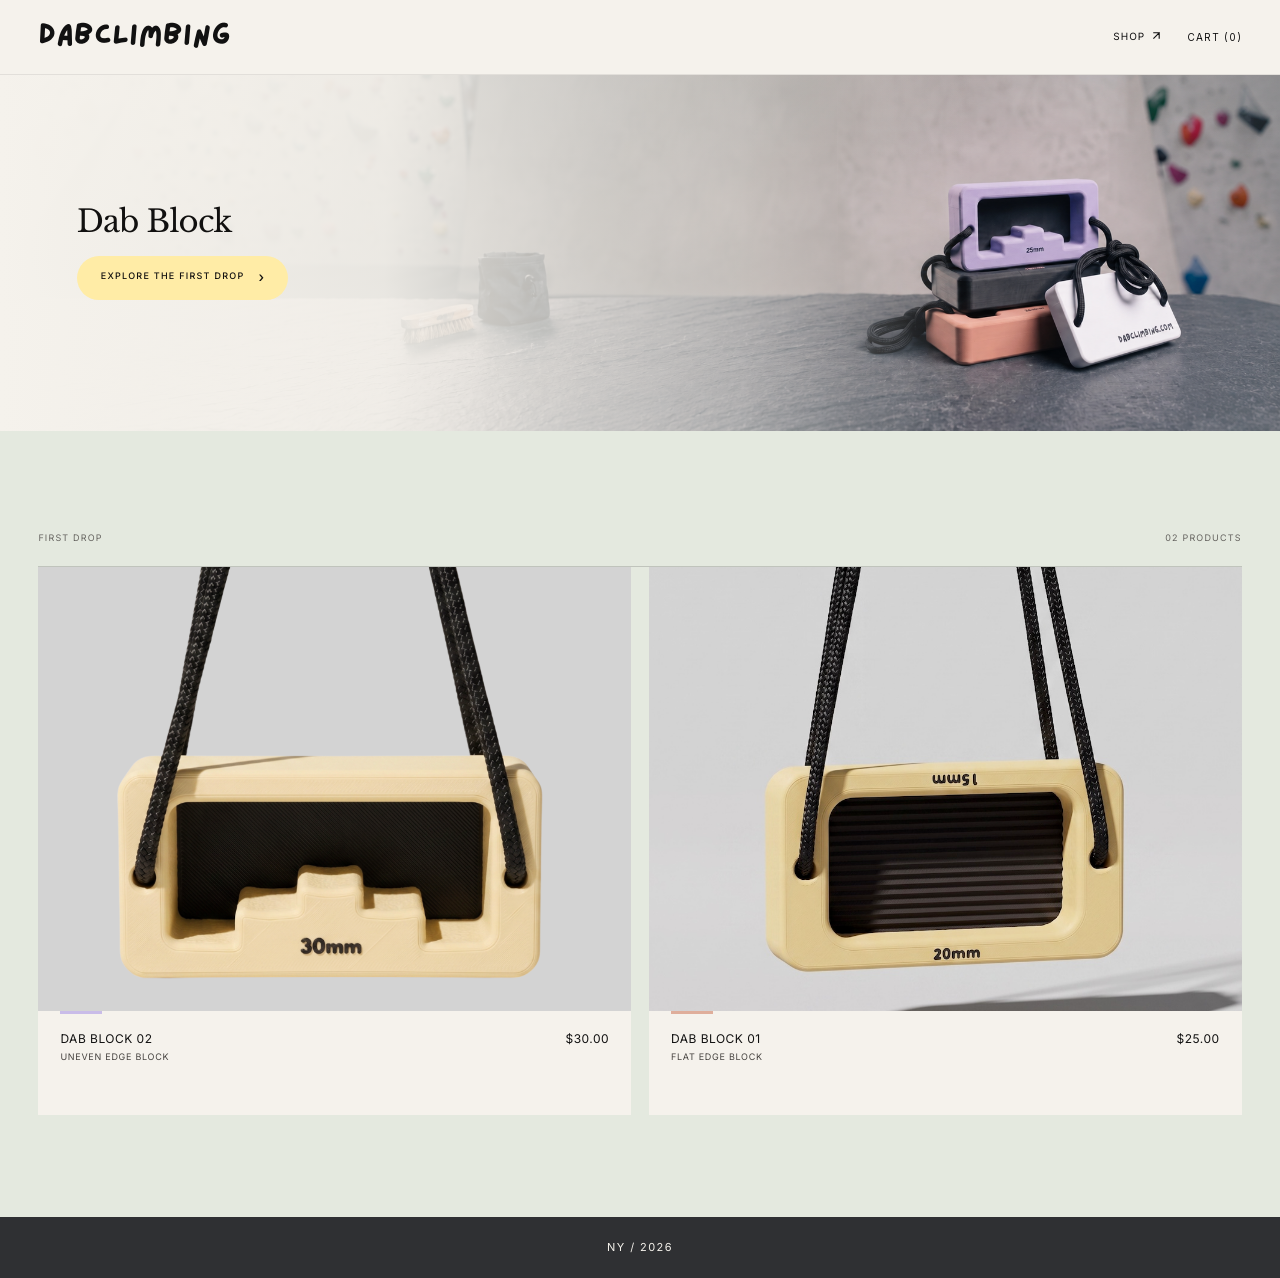
==== index.html @ 2a7f7b11 "Reduce mobile hero heading size" ====
<!doctype html>
<html lang="en">
<head>
  <meta charset="utf-8" />
  <meta name="viewport" content="width=device-width, initial-scale=1" />
  <meta name="theme-color" content="#f5f2ec" />
  <meta name="description" content="DAB makes considered climbing tools for warm-ups, training days, and the moments between attempts." />
  <title>DAB — Climbing, distilled.</title>
  <link rel="stylesheet" href="/assets/css/styles.css?v=20260905-3" />
</head>
<body class="store-page home-page">
  <main class="store-shell">
    <header class="header home-header">
      <a class="brand" href="/" aria-label="DAB home">
        <span class="brand-wordmark" aria-hidden="true">DABCLIMBING</span>
      </a>
      <nav class="home-nav" aria-label="Main navigation">
        <a href="#products">Shop <svg class="nav-arrow" aria-hidden="true" viewBox="0 0 10 10"><path d="M2 2h6v6M8 2 2 8" /></svg></a>
        <button class="cart-trigger" id="cart-trigger" type="button" aria-haspopup="dialog" aria-controls="cart-dialog">
          Cart <span aria-hidden="true">(0)</span><span class="sr-only">, 0 items</span>
        </button>
      </nav>
    </header>

    <section class="home-hero" aria-labelledby="home-hero-title">
      <img class="home-hero-image" src="/assets/images/dab-hero-gym-3x1.png" alt="A stack of DAB climbing blocks on a gym bench beside a chalk bag and brush" width="2172" height="724" fetchpriority="high" />
      <div class="home-hero-shade" aria-hidden="true"></div>

      <div class="home-hero-copy">
        <h1 id="home-hero-title">Dab Block</h1>
        <a href="#products">Explore the first drop <span aria-hidden="true">›</span></a>
      </div>
    </section>

    <section class="product-index" id="products" aria-label="First drop products">
      <header class="product-index-header">
        <p>First drop</p>
        <span>02 products</span>
      </header>
      <div class="product-list">
        <article class="product-card">
          <a class="product-card-image product-card-image--block-02" href="/buy/block-02/" aria-label="View DAB BLOCK 02">
            <img src="/assets/images/dab-block-02-main.png?v=20260904-02" alt="Cream and black DAB BLOCK 02 hanging from black cord" width="1439" height="1089" loading="lazy" />
          </a>
          <div class="product-card-meta">
            <div>
            <h3>DAB BLOCK 02</h3>
              <p>Uneven Edge Block</p>
            </div>
            <span>$30.00</span>
          </div>
        </article>
        <article class="product-card">
          <a class="product-card-image" href="/buy/block-01/" aria-label="View DAB BLOCK 01">
            <img src="/assets/images/dab-block-01-main.jpg?v=20260904" alt="Soft Lemon and Charcoal DAB BLOCK 01 hanging from black cord in a studio product view" width="986" height="878" loading="lazy" />
          </a>
          <div class="product-card-meta">
            <div>
            <h3>DAB BLOCK 01</h3>
              <p>Flat Edge Block</p>
            </div>
            <span>$25.00</span>
          </div>
        </article>
      </div>
    </section>

    <section class="buy-layout" id="product-page" hidden aria-labelledby="product-name">
      <div class="buy-media">
        <section class="product-gallery" id="product-gallery" aria-label="Dab Block product photos">
          <div class="gallery-frame">
            <img id="gallery-image" src="/assets/images/dab-block-02-main.png?v=20260904-02" alt="Cream and black Dab Block 02 hanging from black cord" width="1439" height="1089" />
          </div>
          <div class="gallery-thumbnails" id="gallery-thumbnails" aria-label="Choose a product photo"></div>
          <button class="media-mode-button media-mode-button--model" id="view-model" type="button">View 3D + customize</button>
          <div class="gallery-controls">
            <div class="gallery-navigation" aria-label="Product photo navigation">
              <button id="gallery-previous" type="button" aria-label="Previous photo">←</button>
              <span id="gallery-position" aria-live="polite">1 / 2</span>
              <button id="gallery-next" type="button" aria-label="Next photo">→</button>
            </div>
          </div>
        </section>
        <div class="model-stage" id="model-stage" aria-label="Interactive 3D model of Dab Block" hidden>
          <canvas id="model-canvas"></canvas>
          <div class="model-status" id="model-status" role="status" aria-live="polite">Loading model</div>
          <button class="media-mode-button media-mode-button--photos" id="view-photos" type="button">← Back to photos</button>
          <div class="model-tools">
            <section class="model-configurator" id="model-configurator" aria-label="Product finish editor">
              <div class="configurator-heading">
                <div>
                  <h2>Make it yours</h2>
                  <select class="configurator-kicker" id="configurator-size" aria-label="Choose block type">
                    <option>DAB BLOCK 02</option>
                  </select>
                </div>
              </div>
              <div class="finish-colors">
                <div class="finish-color finish-color--palette">
                  <span>Primary</span>
                  <span class="accent-control">
                    <span class="color-value" id="body-color-name">Black</span>
                    <span class="filament-picker">
                      <button class="filament-toggle" id="body-color-toggle" type="button" aria-label="Choose primary color" aria-expanded="false"><span class="filament-current" style="--swatch-color: #373431"></span></button>
                      <span class="filament-palette" id="body-color-palette" role="radiogroup" aria-label="Available primary colors" hidden></span>
                    </span>
                  </span>
                </div>
                <div class="finish-color finish-color--palette">
                  <span>Accent</span>
                  <span class="accent-control">
                    <span class="color-value" id="accent-color-name">Ivory</span>
                    <span class="filament-picker">
                      <button class="filament-toggle" id="accent-color-toggle" type="button" aria-label="Choose accent color" aria-expanded="false"><span class="filament-current" style="--swatch-color: #F1EEE7"></span></button>
                      <span class="filament-palette" id="accent-color-palette" role="radiogroup" aria-label="Available accent colors" hidden>
                    <label class="filament-swatch" title="Ivory"><input type="radio" name="accent-color" value="#F1EEE7" checked /><span style="--swatch-color: #F1EEE7"></span><span class="sr-only">ivory</span></label>
                    <label class="filament-swatch" title="Cream"><input type="radio" name="accent-color" value="#E8D5C5" /><span style="--swatch-color: #E8D5C5"></span><span class="sr-only">cream</span></label>
                    <label class="filament-swatch" title="Warm White"><input type="radio" name="accent-color" value="#D8D4CF" /><span style="--swatch-color: #D8D4CF"></span><span class="sr-only">warm white</span></label>
                    <label class="filament-swatch" title="Beige"><input type="radio" name="accent-color" value="#AAA59C" /><span style="--swatch-color: #AAA59C"></span><span class="sr-only">beige</span></label>
                    <label class="filament-swatch" title="Yellow"><input type="radio" name="accent-color" value="#F5DF19" /><span style="--swatch-color: #F5DF19"></span><span class="sr-only">yellow</span></label>
                    <label class="filament-swatch" title="Orange"><input type="radio" name="accent-color" value="#F46B1B" /><span style="--swatch-color: #F46B1B"></span><span class="sr-only">orange</span></label>
                    <label class="filament-swatch" title="Bright Green"><input type="radio" name="accent-color" value="#05BE67" /><span style="--swatch-color: #05BE67"></span><span class="sr-only">bright green</span></label>
                    <label class="filament-swatch" title="Forest Green"><input type="radio" name="accent-color" value="#147052" /><span style="--swatch-color: #147052"></span><span class="sr-only">forest green</span></label>
                    <label class="filament-swatch" title="Pink"><input type="radio" name="accent-color" value="#F34E77" /><span style="--swatch-color: #F34E77"></span><span class="sr-only">pink</span></label>
                    <label class="filament-swatch" title="Magenta"><input type="radio" name="accent-color" value="#D92C83" /><span style="--swatch-color: #D92C83"></span><span class="sr-only">magenta</span></label>
                    <label class="filament-swatch" title="Purple"><input type="radio" name="accent-color" value="#67489B" /><span style="--swatch-color: #67489B"></span><span class="sr-only">purple</span></label>
                    <label class="filament-swatch" title="Red"><input type="radio" name="accent-color" value="#E12929" /><span style="--swatch-color: #E12929"></span><span class="sr-only">red</span></label>
                    <label class="filament-swatch" title="Slate Gray"><input type="radio" name="accent-color" value="#66717D" /><span style="--swatch-color: #66717D"></span><span class="sr-only">slate gray</span></label>
                    <label class="filament-swatch" title="Black"><input type="radio" name="accent-color" value="#373431" /><span style="--swatch-color: #373431"></span><span class="sr-only">black</span></label>
                    <label class="filament-swatch" title="Blue"><input type="radio" name="accent-color" value="#1595D2" /><span style="--swatch-color: #1595D2"></span><span class="sr-only">blue</span></label>
                    <label class="filament-swatch" title="Royal Blue"><input type="radio" name="accent-color" value="#263E91" /><span style="--swatch-color: #263E91"></span><span class="sr-only">royal blue</span></label>
                    <label class="filament-swatch" title="Silver"><input type="radio" name="accent-color" value="#92928D" /><span style="--swatch-color: #92928D"></span><span class="sr-only">silver</span></label>
                    <label class="filament-swatch" title="Gold"><input type="radio" name="accent-color" value="#D49B42" /><span style="--swatch-color: #D49B42"></span><span class="sr-only">gold</span></label>
                    <label class="filament-swatch" title="Bronze"><input type="radio" name="accent-color" value="#745535" /><span style="--swatch-color: #745535"></span><span class="sr-only">bronze</span></label>
                    <label class="filament-swatch" title="Copper"><input type="radio" name="accent-color" value="#A94A2C" /><span style="--swatch-color: #A94A2C"></span><span class="sr-only">copper</span></label>
                    <label class="filament-swatch" title="Clay Pink"><input type="radio" name="accent-color" value="#AD7889" /><span style="--swatch-color: #AD7889"></span><span class="sr-only">clay pink</span></label>
                    <label class="filament-swatch" title="Lavender"><input type="radio" name="accent-color" value="#C9C9E7" /><span style="--swatch-color: #C9C9E7"></span><span class="sr-only">lavender</span></label>
                    <label class="filament-swatch" title="Soft Lemon"><input type="radio" name="accent-color" value="#FFE09A" /><span style="--swatch-color: #FFE09A"></span><span class="sr-only">soft lemon</span></label>
                    <label class="filament-swatch" title="Charcoal"><input type="radio" name="accent-color" value="#292929" /><span style="--swatch-color: #292929"></span><span class="sr-only">charcoal</span></label>
                      </span>
                    </span>
                  </span>
                </div>
              </div>
            </section>
          </div>
          <div class="model-view-controls" aria-label="3D view controls">
            <div class="zoom-controls" aria-label="Zoom controls">
              <button id="zoom-in" type="button" aria-label="Zoom in">+</button>
              <button id="zoom-out" type="button" aria-label="Zoom out">−</button>
            </div>
            <label class="spin-speed" for="spin-speed">
              <span>Spin</span>
              <input id="spin-speed" type="range" min="0" max="100" step="0.5" value="0.5" aria-label="Spin speed" />
            </label>
          </div>
        </div>
      </div>

      <div class="buy-details">
        <div class="buy-title-row">
          <h1 id="product-name">Dab Block</h1>
        </div>
        <fieldset class="variant-picker" id="variant-picker" hidden>
          <legend>Choose hold type</legend>
          <div class="variant-options" id="variant-options"></div>
          <p class="variant-pricing-note" id="variant-pricing-note" hidden>Custom pricing is confirmed after your customization details are reviewed and approved.</p>
        </fieldset>
        <fieldset class="edge-depth-picker product-color-picker" id="product-color-picker" hidden>
          <legend class="sr-only">Choose product colors</legend>
          <div class="edge-depth-options product-color-options">
            <label for="primary-color-select">
              <span>Primary color</span>
              <span class="color-select-control">
                <span class="color-select-swatch" id="primary-color-swatch" aria-hidden="true"></span>
                <select id="primary-color-select" name="primary-color"></select>
              </span>
            </label>
            <label for="accent-color-select">
              <span>Accent color</span>
              <span class="color-select-control">
                <span class="color-select-swatch" id="accent-color-swatch" aria-hidden="true"></span>
                <select id="accent-color-select" name="accent-color"></select>
              </span>
            </label>
          </div>
          <button class="color-3d-link" id="view-colors-3d" type="button">View colors in 3D <span aria-hidden="true">↗</span></button>
        </fieldset>
        <fieldset class="edge-depth-picker" id="edge-depth-picker" hidden>
          <legend class="sr-only">Choose edge depths</legend>
          <div class="edge-depth-options">
            <label for="edge-depth-1">
              <span>Edge depth 1</span>
              <select id="edge-depth-1" name="edge-depth-1"></select>
            </label>
            <label for="edge-depth-2">
              <span>Edge depth 2</span>
              <select id="edge-depth-2" name="edge-depth-2"></select>
            </label>
          </div>
        </fieldset>
        <dl class="product-specs" aria-label="Customization and product details">
          <div><dt>Rope</dt><dd>5 mm black nylon accessory cord</dd></div>
          <div><dt>Estimated max static load</dt><dd>100 kg / 220 lb*</dd></div>
        </dl>
        <p class="load-disclaimer">*Placeholder estimate pending physical testing. Not a certified load or life-safety rating.</p>
        <div class="buy-purchase">
          <dl class="buy-meta">
            <div>
              <dt>Shipping</dt>
              <dd id="product-shipping"></dd>
            </div>
            <div>
              <dt>Returns</dt>
              <dd id="product-returns"></dd>
            </div>
          </dl>
          <a class="buy-button" id="checkout-button" aria-disabled="true">
            <span>Coming soon</span>
            <span aria-hidden="true">↗</span>
          </a>
        </div>
      </div>
    </section>

    <footer class="footer">
      <div class="footer-meta">
        <span class="footer-edition">NY / 2026</span>
      </div>
    </footer>
  </main>

  <dialog class="cart-dialog" id="cart-dialog" aria-labelledby="cart-title">
    <div class="cart-dialog-header">
      <h2 id="cart-title">Cart <span aria-hidden="true">(0)</span></h2>
      <button class="cart-close" id="cart-close" type="button" aria-label="Close cart">Close</button>
    </div>
    <div class="cart-empty">
      <p>Your cart is empty.</p>
      <a href="#products" id="cart-shop-link">Shop the first drop <svg class="nav-arrow" aria-hidden="true" viewBox="0 0 10 10"><path d="M2 2h6v6M8 2 2 8" /></svg></a>
    </div>
  </dialog>

  <script src="/assets/js/cart.js?v=20260904-1" defer></script>
  <script type="importmap">
    {
      "imports": {
        "three": "https://cdn.jsdelivr.net/npm/three@0.165.0/build/three.module.js",
        "three/addons/": "https://cdn.jsdelivr.net/npm/three@0.165.0/examples/jsm/"
      }
    }
  </script>
</body>
</html>
---- assets/css/styles.css ----
@font-face {
  font-family: "Inter";
  src: url("/assets/fonts/Inter-Latin.woff2") format("woff2");
  font-style: normal;
  font-weight: 400 500;
  font-display: swap;
}

@font-face {
  font-family: "Instrument Sans";
  src: url("/assets/fonts/InstrumentSans-Medium.woff2") format("woff2");
  font-style: normal;
  font-weight: 500;
  font-display: swap;
}

@font-face {
  font-family: "Lazy Dog";
  src: url("/assets/fonts/Lazydog.otf") format("opentype");
  font-style: normal;
  font-weight: 400;
  font-display: swap;
}

@font-face {
  font-family: "Libre Baskerville";
  src: url("/assets/fonts/LibreBaskerville-Regular.ttf") format("truetype");
  font-style: normal;
  font-weight: 400;
  font-display: swap;
}

:root {
      --warm-white: #f5f2ec;
      --lavender: #c9bce8;
      --clay: #dfae9b;
      --graphite: #2f3033;
      --chalk: #e8e5df;
      --sage: #e4e9df;
      --soft-black: #111111;
      --paper: var(--warm-white);
      --ink: var(--soft-black);
      --soft: #65635f;
      --line: rgba(17, 17, 17, .17);
      --pad: clamp(20px, 3vw, 44px);
      --block-color: #000000;
    }

    * { box-sizing: border-box; }

    [hidden] { display: none !important; }

    html,
    body {
      width: 100%;
      height: 100%;
      overflow: hidden;
    }

    body {
      margin: 0;
      background: var(--paper);
      color: var(--ink);
      font-family: "Inter", Arial, Helvetica, sans-serif;
      -webkit-font-smoothing: antialiased;
      text-rendering: geometricPrecision;
    }

    ::selection {
      color: var(--soft-black);
      background: var(--lavender);
    }

    a { color: inherit; }

    .sr-only {
      position: absolute;
      width: 1px;
      height: 1px;
      padding: 0;
      margin: -1px;
      overflow: hidden;
      clip: rect(0, 0, 0, 0);
      white-space: nowrap;
      border: 0;
    }

    .site {
      width: 100%;
      height: 100vh;
      height: 100dvh;
      display: grid;
      grid-template-rows: auto minmax(0, 1fr) auto;
      overflow: hidden;
    }

    .header,
    .footer {
      display: flex;
      align-items: center;
      justify-content: space-between;
      gap: 24px;
      padding: 22px var(--pad);
      font-size: 11px;
      line-height: 1;
      text-transform: uppercase;
      letter-spacing: .13em;
    }

    .header {
      display: grid;
      grid-template-columns: minmax(0, 1fr) auto minmax(0, 1fr);
      border-bottom: 1px solid var(--line);
    }

    .header .brand {
      grid-column: 2;
      justify-self: center;
    }

    .header .header-meta {
      grid-column: 3;
      justify-self: end;
    }

    .brand {
      display: inline-flex;
      align-items: center;
      text-decoration: none;
    }

    .brand-wordmark {
      display: block;
      font-family: "Lazy Dog", "Comic Sans MS", cursive;
      font-size: clamp(24px, 2.8vw, 30px);
      font-weight: 400;
      line-height: 1;
      letter-spacing: .01em;
      white-space: nowrap;
    }

    .header-meta,
    .footer-meta {
      display: flex;
      align-items: center;
      gap: clamp(18px, 3vw, 42px);
      white-space: nowrap;
    }

    .status {
      display: inline-flex;
      align-items: center;
      gap: 8px;
    }

    .store-link {
      text-decoration: none;
    }

    .status::before {
      content: "";
      width: 7px;
      height: 7px;
      border-radius: 50%;
      background: var(--ink);
      animation: pulse 2.4s ease-in-out infinite;
    }

    @keyframes pulse {
      0%, 100% { opacity: 1; transform: scale(1); }
      50% { opacity: .25; transform: scale(.72); }
    }

    /* Image-led homepage hero */
    html:has(body.home-page) {
      height: auto;
      min-height: 100%;
      overflow-x: hidden;
      overflow-y: auto;
    }

    .home-page,
    .home-page .store-shell {
      height: auto;
      min-height: 100%;
      overflow-x: hidden;
      overflow-y: visible;
    }

    .home-page {
      scroll-behavior: smooth;
    }

    .home-page .store-shell {
      display: block;
    }

    .home-hero {
      position: relative;
      width: 100%;
      height: auto;
      min-height: 0;
      aspect-ratio: 18 / 5;
      overflow: hidden;
      color: #11100f;
      font-family: "Neue Montreal", "Inter", Arial, Helvetica, sans-serif;
      background: var(--chalk);
      isolation: isolate;
    }

    .home-hero-image,
    .home-hero-shade {
      position: absolute;
      inset: 0;
      width: 100%;
      height: 100%;
    }

    .home-hero-image {
      z-index: -2;
      left: 0;
      width: 100%;
      display: block;
      object-fit: cover;
      object-position: center center;
    }

    .home-hero-shade {
      z-index: -1;
      background:
        linear-gradient(90deg,
          rgba(245, 242, 236, 1) 0,
          rgba(245, 242, 236, .94) 30%,
          rgba(245, 242, 236, .52) 58%,
          transparent 76%),
        linear-gradient(180deg, rgba(255, 255, 255, .08) 0, transparent 24%);
      pointer-events: none;
    }

    .home-page .home-header,
    .product-page .home-header {
      position: sticky;
      z-index: 20;
      top: 0;
      display: flex;
      justify-content: flex-start;
      border: 0;
      border-bottom: 1px solid rgba(11, 11, 11, .08);
      background: rgba(245, 242, 236, .94);
      backdrop-filter: blur(14px);
    }

    .home-page .home-header .brand,
    .product-page .home-header .brand {
      flex: 0 0 auto;
    }

    .home-nav {
      display: flex;
      align-items: center;
      gap: clamp(16px, 2vw, 30px);
      margin-left: auto;
      font-size: 10px;
      letter-spacing: .1em;
      text-transform: uppercase;
    }

    .home-nav a,
    .home-nav button,
    .home-hero-copy a {
      text-decoration: none;
    }

    .nav-arrow {
      display: inline-block;
      width: 9px;
      height: 9px;
      margin-left: 3px;
      overflow: visible;
      vertical-align: -.05em;
      fill: none;
      stroke: currentColor;
      stroke-width: 1.25;
      stroke-linecap: square;
      stroke-linejoin: miter;
    }

    .nav-arrow--left {
      transform: scaleX(-1);
    }

    .home-nav a,
    .home-nav button {
      border-bottom: 1px solid transparent;
      transition: border-color .2s ease;
    }

    .home-nav a:hover,
    .home-nav a:focus-visible,
    .home-nav button:hover,
    .home-nav button:focus-visible {
      border-color: currentColor;
    }

    .cart-trigger,
    .cart-close {
      padding: 0;
      border: 0;
      border-radius: 0;
      color: inherit;
      background: transparent;
      font: inherit;
      letter-spacing: inherit;
      text-transform: inherit;
      cursor: pointer;
    }

    .cart-trigger {
      border-bottom: 1px solid transparent;
    }

    .cart-dialog {
      width: min(440px, 100%);
      max-width: none;
      height: 100%;
      max-height: none;
      margin: 0 0 0 auto;
      padding: 0;
      border: 0;
      color: var(--ink);
      background: var(--paper);
    }

    .cart-dialog[open] {
      display: grid;
      grid-template-rows: auto 1fr;
    }

    .cart-dialog::backdrop {
      background: rgba(11, 11, 11, .36);
    }

    .cart-dialog-header {
      display: flex;
      align-items: center;
      justify-content: space-between;
      padding: 22px var(--pad);
      border-bottom: 1px solid var(--line);
    }

    .cart-dialog-header h2,
    .cart-close,
    .cart-empty a {
      margin: 0;
      font-size: 10px;
      font-weight: 400;
      line-height: 1;
      letter-spacing: .1em;
      text-transform: uppercase;
    }

    .cart-close,
    .cart-empty a {
      border-bottom: 1px solid currentColor;
    }

    .cart-empty {
      display: flex;
      min-height: 0;
      flex-direction: column;
      align-items: center;
      justify-content: center;
      gap: 18px;
      padding: var(--pad);
      text-align: center;
    }

    .cart-empty p {
      margin: 0;
      font-family: "Libre Baskerville", Baskerville, Georgia, serif;
      font-size: clamp(22px, 3vw, 32px);
    }

    .cart-empty a {
      text-decoration: none;
    }

    .home-page .home-header .brand-wordmark,
    .product-page .home-header .brand-wordmark {
      font-size: clamp(24px, 2.8vw, 30px);
    }

    .home-hero-copy {
      position: absolute;
      z-index: 1;
      top: 50%;
      left: clamp(48px, 6vw, 96px);
      width: min(320px, calc(100% - clamp(96px, 12vw, 192px)));
      color: #11100f;
      transform: translateY(-50%);
    }

    .home-hero-copy p,
    .home-hero-copy a {
      margin: 0;
      font-size: 9px;
      line-height: 1.4;
      letter-spacing: .14em;
      text-transform: uppercase;
    }

    .home-hero-copy a {
      display: inline-flex;
      align-items: center;
      justify-content: center;
      gap: 14px;
      min-height: 44px;
      max-width: 100%;
      padding: 12px 24px;
      border-radius: 999px;
      background: #ffeca6;
      color: #11100f;
      font-weight: 500;
      transition: background-color .2s ease;
    }

    .home-hero-copy a:hover {
      background: #f7df8c;
    }

    .home-hero-copy a:focus-visible {
      outline: 2px solid #11100f;
      outline-offset: 4px;
    }

    .home-hero-copy a span {
      font-size: 14px;
      line-height: 1;
      letter-spacing: 0;
    }

    .home-hero-copy h1 {
      margin: 0 0 16px;
      font-family: "Libre Baskerville", Baskerville, Georgia, serif;
      font-size: clamp(26px, 2.4vw, 36px);
      font-weight: 400;
      line-height: 1.1;
      letter-spacing: -.025em;
      text-transform: none;
    }

    .product-index {
      scroll-margin-top: 96px;
      padding: clamp(64px, 8vw, 120px) var(--pad);
      background: var(--sage);
    }

    .product-index-header {
      display: grid;
      grid-template-columns: 1fr auto;
      align-items: end;
      padding-bottom: 20px;
      border-bottom: 1px solid var(--line);
    }

    .product-index-header p,
    .product-index-header span,
    .product-card-meta p {
      margin: 0;
      color: var(--soft);
      font-size: 9px;
      line-height: 1.4;
      letter-spacing: .13em;
      text-transform: uppercase;
    }

    .product-list {
      display: grid;
      grid-template-columns: repeat(2, minmax(0, 1fr));
      gap: clamp(12px, 1.4vw, 24px);
      background: transparent;
    }

    .product-card {
      min-width: 0;
      background: transparent;
    }

    .product-card-image {
      display: block;
      aspect-ratio: 4 / 3;
      overflow: hidden;
      background: var(--chalk);
    }

    .product-card-image--block-02 {
      /* Match the block width in the more tightly cropped BLOCK 01 photo. */
      --product-image-scale: 1.22;
    }

    .product-card-image img {
      width: 100%;
      height: 100%;
      display: block;
      object-fit: cover;
      transform: scale(var(--product-image-scale, 1));
      transition: transform .5s ease;
    }

    .product-card-image:hover img,
    .product-card-image:focus-visible img {
      transform: scale(calc(var(--product-image-scale, 1) * 1.015));
    }

    .product-card-image:focus-visible {
      outline: 2px solid var(--ink);
      outline-offset: -2px;
    }

    .product-card-meta {
      position: relative;
      display: flex;
      justify-content: space-between;
      gap: 24px;
      min-height: 104px;
      padding: 20px 22px 28px;
      border-top: 0;
      background: var(--warm-white);
    }

    .product-card-meta::before {
      content: "";
      position: absolute;
      top: 0;
      left: 22px;
      width: 42px;
      height: 3px;
      background: var(--lavender);
    }

    .product-card:nth-child(2) .product-card-meta::before {
      background: var(--clay);
    }

    .product-card + .product-card .product-card-meta {
      padding-left: 22px;
    }

    .product-card-meta h3,
    .product-card-meta > span {
      margin: 0;
      font-size: 12px;
      font-weight: 400;
      line-height: 1.35;
      letter-spacing: .04em;
    }

    .product-card-meta p {
      margin-top: 5px;
      color: #45423f;
      letter-spacing: .08em;
    }

    .home-page .buy-layout {
      min-height: 100vh;
      min-height: 100svh;
    }

    @media (max-width: 1200px) {
      .home-hero {
        aspect-ratio: 8 / 3;
      }

      .home-hero-image {
        object-position: right center;
      }
    }

    @media (max-width: 620px) {
      .product-index {
        scroll-margin-top: 68px;
      }

      .home-hero {
        max-height: none;
        aspect-ratio: 2 / 1;
      }

      .home-page .home-header .brand-wordmark,
      .product-page .home-header .brand-wordmark {
        font-size: 24px;
      }

      .home-hero-image {
        left: 0;
        width: 100%;
        object-position: right center;
      }

      .home-hero-shade {
        background:
          linear-gradient(90deg,
            rgba(245, 242, 236, 1) 0,
            rgba(245, 242, 236, .95) 38%,
            rgba(245, 242, 236, .58) 70%,
            transparent 84%),
          linear-gradient(0deg, rgba(245, 242, 236, .42) 0, transparent 48%);
      }

      .home-hero-copy {
        top: 48%;
        left: 28px;
        width: calc(100% - 56px);
      }

      .home-hero-copy h1 {
        font-size: 22px;
      }

      .product-index-header {
        grid-template-columns: 1fr;
      }

      .product-index-header span {
        margin-top: 12px;
      }

      .product-list {
        grid-template-columns: 1fr;
      }

      .product-card + .product-card .product-card-meta {
        padding-left: 22px;
      }
    }

    .social {
      text-decoration: none;
      border-bottom: 1px solid transparent;
      transition: border-color .2s ease;
    }

    .social:hover,
    .social:focus-visible { border-color: currentColor; }

    .hero {
      min-height: 0;
      height: 100%;
      display: grid;
      grid-template-columns: minmax(0, 1fr);
      overflow: hidden;
    }

    .hero-copy {
      min-width: 0;
      min-height: 0;
      height: 100%;
      display: flex;
      flex-direction: column;
      padding: 0 var(--pad) clamp(34px, 5vw, 72px);
      gap: clamp(24px, 4vh, 64px);
      overflow: hidden;
    }

    .model-shell {
      min-width: 0;
      min-height: 0;
      flex: 1 1 auto;
      display: flex;
      align-items: stretch;
    }

    .model-stage {
      position: relative;
      flex: 1 1 auto;
      width: 100vw;
      margin-left: calc(var(--pad) * -1);
      margin-right: calc(var(--pad) * -1);
      height: 100%;
      min-height: 220px;
      cursor: grab;
      overflow: hidden;
      border-bottom: 1px solid var(--line);
      background:
        linear-gradient(90deg, rgba(11, 11, 11, .05) 1px, transparent 1px) 0 0 / 64px 64px,
        linear-gradient(rgba(11, 11, 11, .05) 1px, transparent 1px) 0 0 / 64px 64px,
        var(--paper);
      touch-action: none;
    }

    .model-stage:active { cursor: grabbing; }

    .model-stage canvas {
      display: block;
      width: 100%;
      height: 100%;
    }

    .model-status {
      position: absolute;
      left: 0;
      bottom: 14px;
      color: var(--soft);
      font-size: 10px;
      line-height: 1;
      letter-spacing: .12em;
      text-transform: uppercase;
      pointer-events: none;
    }

    .model-tools {
      position: absolute;
      z-index: 2;
      left: var(--pad);
      top: clamp(18px, 3vw, 34px);
      display: flex;
      align-items: flex-start;
      justify-content: flex-start;
      gap: 10px;
      pointer-events: none;
    }

    .model-tools button,
    .model-tools input,
    .model-tools select { pointer-events: auto; }

    .model-view-controls {
      position: absolute;
      z-index: 3;
      left: var(--pad);
      right: var(--pad);
      top: clamp(16px, 3vw, 34px);
      bottom: auto;
      display: flex;
      flex-direction: row-reverse;
      align-items: flex-start;
      justify-content: space-between;
      gap: 8px;
      flex: 0 0 auto;
      pointer-events: auto;
    }

    .zoom-controls,
    .spin-speed {
      border: 1px solid var(--ink);
      background: rgba(255, 255, 255, .96);
    }

    .zoom-controls {
      display: flex;
      flex-direction: column;
    }

    .model-zoom-controls {
      position: absolute;
      z-index: 3;
      top: clamp(20px, 3vw, 34px);
      right: var(--pad);
      pointer-events: auto;
    }

    .model-view-controls button,
    .model-zoom-controls button {
      min-width: 52px;
      padding: 13px 18px;
      border-bottom: 1px solid var(--line);
      font-size: 9px;
      line-height: 1;
      letter-spacing: .11em;
      text-transform: uppercase;
    }

    .model-view-controls button:last-child,
    .model-zoom-controls button:last-child {
      border-bottom: 0;
    }

    .model-view-controls .zoom-controls button {
      border-right: 0;
      border-bottom: 1px solid var(--line);
    }

    .model-view-controls .zoom-controls button:last-child {
      border-bottom: 0;
    }

    .spin-speed {
      display: flex;
      align-items: center;
      gap: 12px;
      padding: 10px 16px;
      font-size: 9px;
      line-height: 1;
      letter-spacing: .11em;
      text-transform: uppercase;
    }

    .spin-speed input {
      width: 92px;
      height: 16px;
      margin: 0;
      appearance: none;
      background: transparent;
      cursor: pointer;
    }

    .spin-speed input::-webkit-slider-runnable-track {
      height: 2px;
      background: var(--ink);
    }

    .spin-speed input::-webkit-slider-thumb {
      width: 12px;
      height: 12px;
      margin-top: -5px;
      appearance: none;
      border: 1px solid var(--ink);
      border-radius: 50%;
      background: var(--paper);
    }

    .spin-speed input::-moz-range-track {
      height: 2px;
      background: var(--ink);
    }

    .spin-speed input::-moz-range-thumb {
      width: 12px;
      height: 12px;
      border: 1px solid var(--ink);
      border-radius: 50%;
      background: var(--paper);
    }

    .model-configurator {
      width: min(420px, calc(100vw - (var(--pad) * 2)));
      padding: 20px;
      border: 1px solid var(--ink);
      background: rgba(255, 255, 255, .96);
      box-shadow: 0 16px 50px rgba(0, 0, 0, .09);
      backdrop-filter: blur(12px);
    }

    .configurator-heading,
    .finish-color {
      display: flex;
      align-items: center;
      justify-content: space-between;
      gap: 16px;
    }

    .configurator-kicker,
    .finish-color > span:first-child,
    .configurator-hint {
      font-size: 9px;
      line-height: 1.2;
      letter-spacing: .11em;
      text-transform: uppercase;
    }

    .configurator-kicker {
      color: var(--soft);
      font-family: "Inter", Arial, Helvetica, sans-serif;
      font-weight: 400;
      font-size: 20px;
      letter-spacing: 0;
    }

    select.configurator-kicker {
      max-width: 52%;
      margin: 0;
      padding: 0 2px 2px 0;
      border: 0;
      border-bottom: 1px solid var(--line);
      border-radius: 0;
      color: var(--soft);
      background: transparent;
      cursor: pointer;
    }

    select.configurator-kicker:disabled {
      cursor: default;
      opacity: 1;
    }

    .configurator-heading h2 {
      margin: 5px 0 0;
      font-family: "Inter", Arial, Helvetica, sans-serif;
      font-weight: 400;
      font-size: 20px;
      line-height: 1;
      letter-spacing: 0;
      text-transform: none;
    }

    .configurator-heading > div {
      width: 100%;
      display: flex;
      align-items: baseline;
      justify-content: space-between;
      gap: 20px;
    }

    .finish-colors {
      display: grid;
      grid-template-columns: 1fr 1fr;
      gap: 1px;
      margin-top: 20px;
      background: var(--line);
      border: 1px solid var(--line);
    }

    .finish-color {
      position: relative;
      min-height: 62px;
      padding: 12px;
      background: var(--paper);
      cursor: pointer;
    }

    .finish-color input[type="color"] {
      width: 28px;
      height: 28px;
      flex: 0 0 28px;
      padding: 0;
      overflow: hidden;
      border: 1px solid var(--line);
      border-radius: 50%;
      background: transparent;
      cursor: pointer;
    }

    .finish-color input[type="color"]::-webkit-color-swatch-wrapper { padding: 0; }
    .finish-color input[type="color"]::-webkit-color-swatch { border: 2px solid var(--paper); border-radius: 50%; }
    .finish-color input[type="color"]::-moz-color-swatch { border: 2px solid var(--paper); border-radius: 50%; }

    .finish-color select {
      min-width: 0;
      max-width: 118px;
      padding: 7px 24px 7px 8px;
      border: 1px solid var(--line);
      border-radius: 0;
      color: var(--ink);
      background-color: var(--paper);
      font: inherit;
      font-size: 10px;
      cursor: pointer;
    }

    .finish-color--palette {
      display: flex;
      cursor: default;
    }

    .filament-picker {
      position: relative;
    }

    .accent-control {
      display: flex;
      align-items: center;
      gap: 10px;
      margin-left: auto;
    }

    .filament-toggle {
      width: 30px;
      height: 30px;
      display: grid;
      place-items: center;
      padding: 0;
      border: 0;
      border-radius: 50%;
      background: transparent;
      cursor: pointer;
    }

    .filament-current {
      width: 28px;
      height: 28px;
      display: block;
      border: 1px solid rgba(0, 0, 0, .16);
      border-radius: 50%;
      background: var(--swatch-color);
    }

    .filament-toggle[aria-expanded="true"] {
      outline: 2px solid var(--ink);
      outline-offset: 2px;
    }

    .filament-palette {
      position: absolute;
      right: -10px;
      bottom: calc(100% + 12px);
      z-index: 20;
      display: grid;
      grid-template-columns: repeat(5, 24px);
      gap: 7px;
      width: max-content;
      padding: 14px;
      border: 1px solid var(--ink);
      background: var(--paper);
      box-shadow: 0 12px 32px rgba(0, 0, 0, .12);
      pointer-events: auto;
    }

    .filament-palette[hidden] { display: none; }

    .filament-swatch {
      position: relative;
      width: 24px;
      height: 24px;
      cursor: pointer;
      pointer-events: auto;
    }

    .filament-swatch input {
      position: absolute;
      opacity: 0;
      pointer-events: none;
    }

    .filament-swatch > span:not(.sr-only) {
      display: block;
      width: 24px;
      height: 24px;
      border: 1px solid rgba(0, 0, 0, .16);
      border-radius: 50%;
      background: var(--swatch-color);
      transition: box-shadow .15s ease, transform .15s ease;
    }

    .filament-swatch input:checked + span {
      box-shadow: 0 0 0 2px var(--paper), 0 0 0 4px var(--ink);
    }

    .filament-swatch input:focus-visible + span {
      outline: 2px solid var(--ink);
      outline-offset: 3px;
    }

    .filament-swatch:hover > span:not(.sr-only) {
      transform: scale(1.08);
    }

    .color-value {
      margin-left: auto;
      color: var(--soft);
      font-size: 9px;
      letter-spacing: .04em;
    }

    .configurator-hint {
      min-height: 22px;
      margin: 14px 0 0;
      color: var(--soft);
      line-height: 1.45;
      text-transform: none;
    }

    .model-tools button:focus-visible,
    .model-tools input:focus-visible,
    .model-view-controls button:focus-visible,
    .model-view-controls input:focus-visible,
    .model-zoom-controls button:focus-visible {
      outline: 2px solid var(--ink);
      outline-offset: 3px;
    }

    .hero-bottom {
      min-width: 0;
      display: grid;
      grid-template-columns: minmax(220px, 460px) 1fr;
      align-items: end;
      gap: clamp(32px, 6vw, 96px);
      flex: 0 0 auto;
    }

    .intro {
      margin: 0;
      width: 100%;
      max-width: 430px;
      font-size: clamp(15px, 1.3vw, 19px);
      line-height: 1.45;
      letter-spacing: -.015em;
      overflow-wrap: break-word;
    }

    .index {
      justify-self: end;
      color: var(--soft);
      font-size: 10px;
      line-height: 1.5;
      letter-spacing: .12em;
      text-align: right;
      text-transform: uppercase;
    }

    .signup-panel {
      position: relative;
      min-width: 0;
      display: flex;
      flex-direction: column;
      justify-content: space-between;
      padding: clamp(34px, 5vw, 72px) var(--pad);
      background:
        linear-gradient(var(--line), var(--line)) 50% 0 / 1px 100% no-repeat;
    }

    .object-stage {
      position: relative;
      display: grid;
      place-items: center;
      min-height: 270px;
      flex: 1;
      overflow: hidden;
      padding: 10px 0;
    }

    .product-image {
      position: relative;
      z-index: 1;
      width: min(98%, 520px);
      height: auto;
      display: block;
      filter: drop-shadow(0 20px 34px rgba(0, 0, 0, .14));
      animation: float 6s ease-in-out infinite;
    }

    @keyframes float {
      0%, 100% { transform: translateY(0); }
      50% { transform: translateY(-10px); }
    }

    .orbit {
      position: absolute;
      width: min(95%, 380px);
      aspect-ratio: 1;
      border: 1px solid var(--line);
      border-radius: 50%;
      animation: spin 28s linear infinite;
    }

    .orbit::before {
      content: "";
      position: absolute;
      top: -4px;
      left: 50%;
      width: 7px;
      height: 7px;
      border-radius: 50%;
      background: var(--ink);
    }

    @keyframes spin { to { transform: rotate(360deg); } }

    .signup {
      position: relative;
      z-index: 1;
      padding-top: 28px;
      background: var(--paper);
    }

    .signup h2 {
      margin: 0 0 10px;
      font-size: clamp(22px, 2.1vw, 32px);
      line-height: 1;
      letter-spacing: -.04em;
      text-transform: uppercase;
    }

    .signup p {
      margin: 0 0 22px;
      color: var(--soft);
      font-size: 13px;
      line-height: 1.45;
    }

    .form-row {
      display: grid;
      grid-template-columns: minmax(0, 1fr) auto;
      border-bottom: 1px solid var(--ink);
    }

    input,
    button {
      appearance: none;
      border: 0;
      border-radius: 0;
      font: inherit;
    }

    input {
      min-width: 0;
      padding: 14px 0;
      color: var(--ink);
      background: transparent;
      font-size: 14px;
      outline: 0;
    }

    input::placeholder { color: #999; }

    button {
      padding: 14px 0 14px 20px;
      color: var(--ink);
      background: transparent;
      cursor: pointer;
      font-size: 11px;
      text-transform: uppercase;
      letter-spacing: .11em;
    }

    button:hover .arrow { transform: translateX(4px); }
    .arrow { display: inline-block; transition: transform .2s ease; }

    .message {
      min-height: 18px;
      margin-top: 12px;
      color: var(--soft);
      font-size: 11px;
      line-height: 1.4;
    }

    .footer {
      justify-content: center;
      color: var(--warm-white);
      background: var(--graphite);
    }

    .footer-meta {
      margin-inline: auto;
      justify-content: center;
      text-align: center;
    }

    .footer-edition {
      line-height: 1.5;
      text-align: center;
    }

    @media (max-width: 820px) {
      .header-meta .location { display: none; }

      .model-stage,
      .model-stage canvas {
        touch-action: pan-y !important;
      }

      .hero {
        grid-template-columns: 1fr;
      }

      .hero-copy {
        border-right: 0;
        border-bottom: 0;
      }

      .signup-panel {
        min-height: 620px;
      }

      .hero-bottom {
        grid-template-columns: 1fr;
        width: 100%;
      }

      .index {
        justify-self: start;
        text-align: left;
      }

    }

    @media (max-width: 700px) {
      .model-tools {
        width: calc(100vw - (var(--pad) * 2));
        flex-direction: column;
      }

    }

    @media (max-width: 520px) {
      .header,
      .footer { padding-block: 18px; }
      .brand-wordmark { font-size: 24px; }
      .header-meta { gap: 16px; }
      .header-meta .edition { display: none; }
      .hero-copy { padding-top: 0; }
      .hero-bottom,
      .intro { max-width: calc(100vw - (var(--pad) * 2)); }
      .model-stage { min-height: 180px; }
      .model-tools {
        left: var(--pad);
        top: 16px;
        width: calc(100vw - (var(--pad) * 2));
        flex-direction: column;
      }
      .model-configurator {
        width: calc(100vw - (var(--pad) * 2));
        padding: 16px;
      }
      .configurator-heading h2,
      .configurator-kicker { font-size: 17px; }
      .finish-colors { margin-top: 14px; }
      .finish-color {
        min-height: 54px;
        padding: 10px;
      }
      .color-value { display: none; }
      .configurator-hint { margin-top: 10px; }
      .signup-panel { min-height: 560px; }
      .object-stage { min-height: 260px; }
      .footer { font-size: 9px; }
    }

    @media (prefers-reduced-motion: reduce) {
      *, *::before, *::after {
        animation-duration: .01ms !important;
        animation-iteration-count: 1 !important;
        scroll-behavior: auto !important;
      }
    }
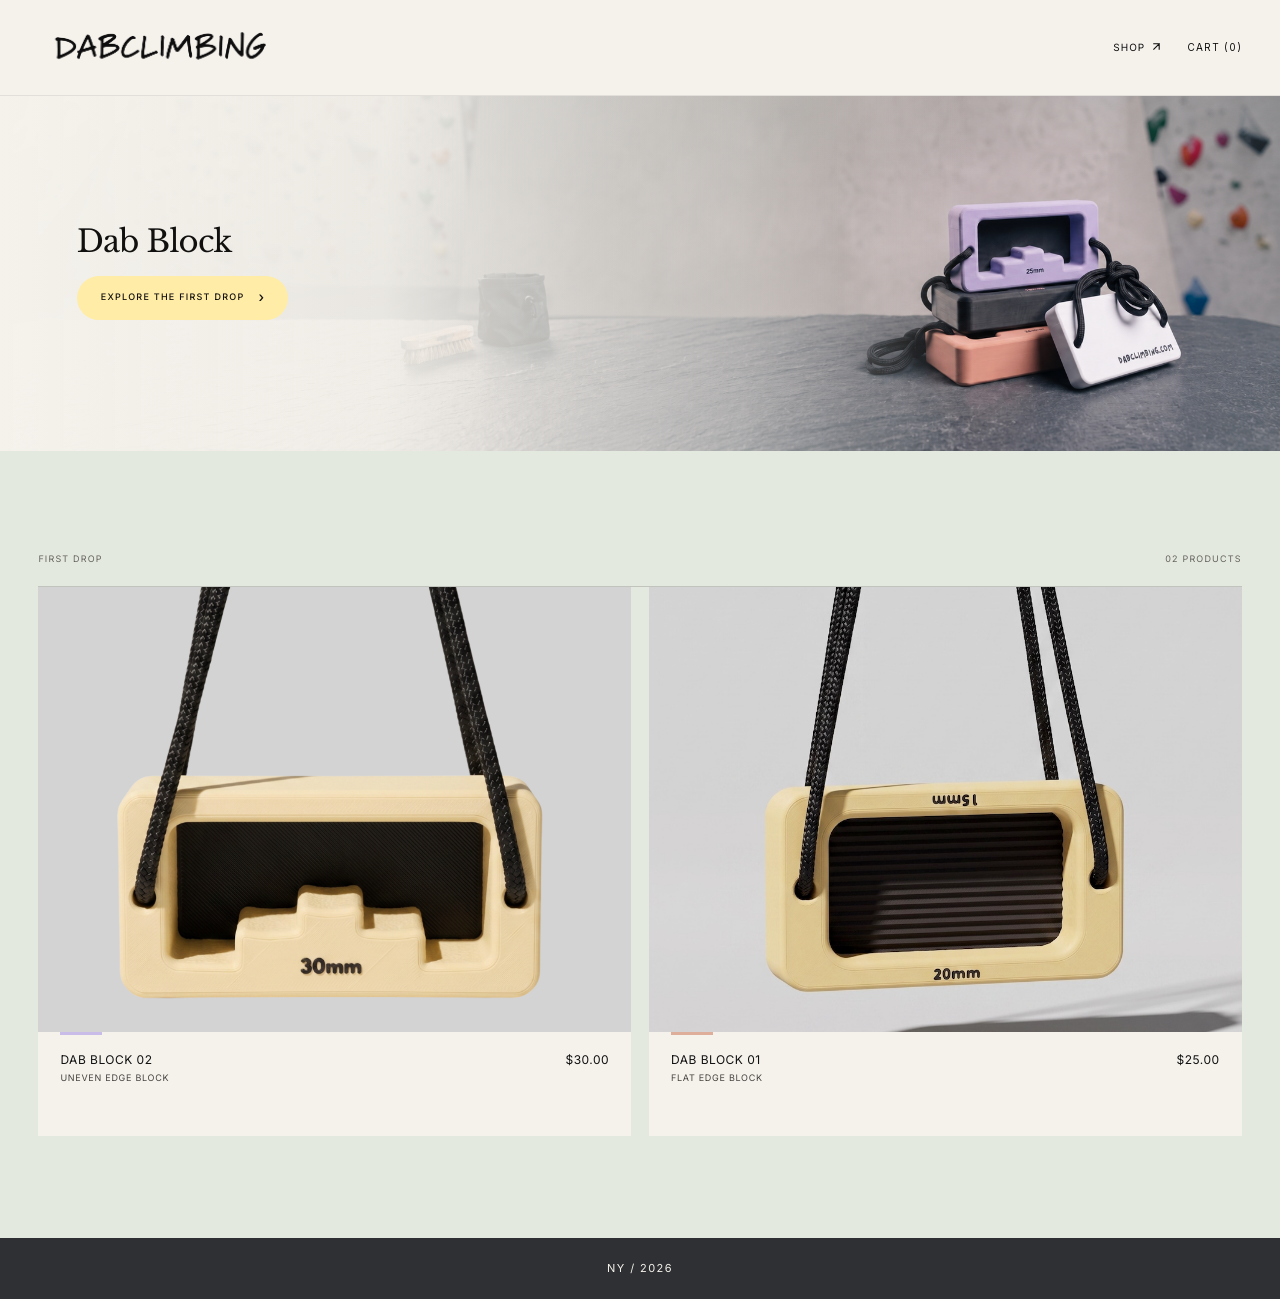
==== commit e9878433: "Use supplied high-resolution header artwork" ====
--- a/index.html
+++ b/index.html
@@ -6,13 +6,13 @@
   <meta name="theme-color" content="#f5f2ec" />
   <meta name="description" content="DAB makes considered climbing tools for warm-ups, training days, and the moments between attempts." />
   <title>DAB — Climbing, distilled.</title>
-  <link rel="stylesheet" href="/assets/css/styles.css?v=20260905-3" />
+  <link rel="stylesheet" href="/assets/css/styles.css?v=20260905-4" />
 </head>
 <body class="store-page home-page">
   <main class="store-shell">
     <header class="header home-header">
       <a class="brand" href="/" aria-label="DAB home">
-        <span class="brand-wordmark" aria-hidden="true">DABCLIMBING</span>
+        <img class="brand-wordmark" src="/assets/images/dabclimbing-header.svg?v=20260905-3" alt="" width="288" height="60" />
       </a>
       <nav class="home-nav" aria-label="Main navigation">
         <a href="#products">Shop <svg class="nav-arrow" aria-hidden="true" viewBox="0 0 10 10"><path d="M2 2h6v6M8 2 2 8" /></svg></a>
--- a/assets/css/styles.css
+++ b/assets/css/styles.css
@@ -131,12 +131,8 @@
 
     .brand-wordmark {
       display: block;
-      font-family: "Lazy Dog", "Comic Sans MS", cursive;
-      font-size: clamp(24px, 2.8vw, 30px);
-      font-weight: 400;
-      line-height: 1;
-      letter-spacing: .01em;
-      white-space: nowrap;
+      width: clamp(168px, 18vw, 224px);
+      height: auto;
     }
 
     .header-meta,
@@ -387,7 +383,8 @@
 
     .home-page .home-header .brand-wordmark,
     .product-page .home-header .brand-wordmark {
-      font-size: clamp(24px, 2.8vw, 30px);
+      width: clamp(190px, 19vw, 260px);
+      height: auto;
     }
 
     .home-hero-copy {
@@ -588,7 +585,7 @@
 
       .home-page .home-header .brand-wordmark,
       .product-page .home-header .brand-wordmark {
-        font-size: 24px;
+        width: 156px;
       }
 
       .home-hero-image {
@@ -1284,7 +1281,7 @@
     @media (max-width: 520px) {
       .header,
       .footer { padding-block: 18px; }
-      .brand-wordmark { font-size: 24px; }
+      .brand-wordmark { width: 158px; }
       .header-meta { gap: 16px; }
       .header-meta .edition { display: none; }
       .hero-copy { padding-top: 0; }
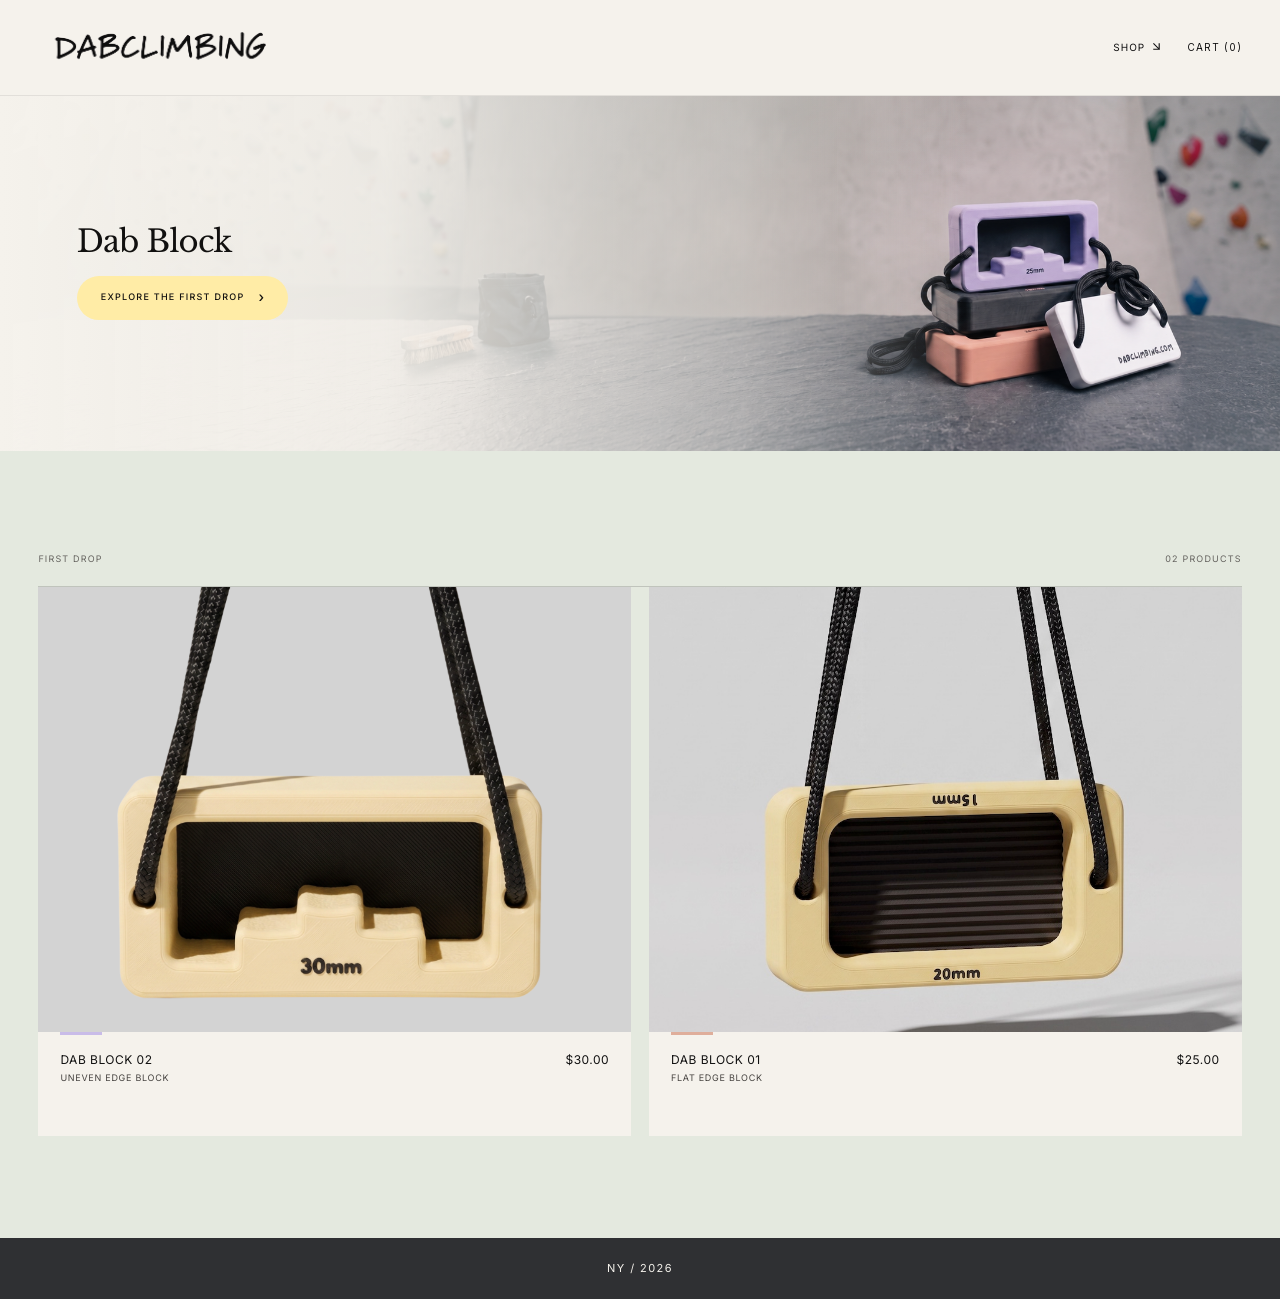
==== commit 35647dc4: "Replace remaining Unicode arrows" ====
--- a/index.html
+++ b/index.html
@@ -6,7 +6,7 @@
   <meta name="theme-color" content="#f5f2ec" />
   <meta name="description" content="DAB makes considered climbing tools for warm-ups, training days, and the moments between attempts." />
   <title>DAB — Climbing, distilled.</title>
-  <link rel="stylesheet" href="/assets/css/styles.css?v=20260905-4" />
+  <link rel="stylesheet" href="/assets/css/styles.css?v=20260905-5" />
 </head>
 <body class="store-page home-page">
   <main class="store-shell">
@@ -15,7 +15,7 @@
         <img class="brand-wordmark" src="/assets/images/dabclimbing-header.svg?v=20260905-3" alt="" width="288" height="60" />
       </a>
       <nav class="home-nav" aria-label="Main navigation">
-        <a href="#products">Shop <svg class="nav-arrow" aria-hidden="true" viewBox="0 0 10 10"><path d="M2 2h6v6M8 2 2 8" /></svg></a>
+        <a href="#products">Shop <svg class="nav-arrow nav-arrow--down" aria-hidden="true" viewBox="0 0 10 10"><path d="M2 2h6v6M8 2 2 8" /></svg></a>
         <button class="cart-trigger" id="cart-trigger" type="button" aria-haspopup="dialog" aria-controls="cart-dialog">
           Cart <span aria-hidden="true">(0)</span><span class="sr-only">, 0 items</span>
         </button>
@@ -184,7 +184,7 @@
               </span>
             </label>
           </div>
-          <button class="color-3d-link" id="view-colors-3d" type="button">View colors in 3D <span aria-hidden="true">↗</span></button>
+          <button class="color-3d-link" id="view-colors-3d" type="button">View colors in 3D <svg class="nav-arrow" aria-hidden="true" viewBox="0 0 10 10"><path d="M2 2h6v6M8 2 2 8" /></svg></button>
         </fieldset>
         <fieldset class="edge-depth-picker" id="edge-depth-picker" hidden>
           <legend class="sr-only">Choose edge depths</legend>
@@ -217,7 +217,7 @@
           </dl>
           <a class="buy-button" id="checkout-button" aria-disabled="true">
             <span>Coming soon</span>
-            <span aria-hidden="true">↗</span>
+            <svg class="nav-arrow" aria-hidden="true" viewBox="0 0 10 10"><path d="M2 2h6v6M8 2 2 8" /></svg>
           </a>
         </div>
       </div>
@@ -237,7 +237,7 @@
     </div>
     <div class="cart-empty">
       <p>Your cart is empty.</p>
-      <a href="#products" id="cart-shop-link">Shop the first drop <svg class="nav-arrow" aria-hidden="true" viewBox="0 0 10 10"><path d="M2 2h6v6M8 2 2 8" /></svg></a>
+      <a href="#products" id="cart-shop-link">Shop the first drop <svg class="nav-arrow nav-arrow--down" aria-hidden="true" viewBox="0 0 10 10"><path d="M2 2h6v6M8 2 2 8" /></svg></a>
     </div>
   </dialog>
 
--- a/assets/css/styles.css
+++ b/assets/css/styles.css
@@ -281,8 +281,12 @@
       stroke-linejoin: miter;
     }
 
+    .nav-arrow--down {
+      transform: rotate(90deg);
+    }
+
     .nav-arrow--left {
-      transform: scaleX(-1);
+      transform: rotate(180deg);
     }
 
     .home-nav a,
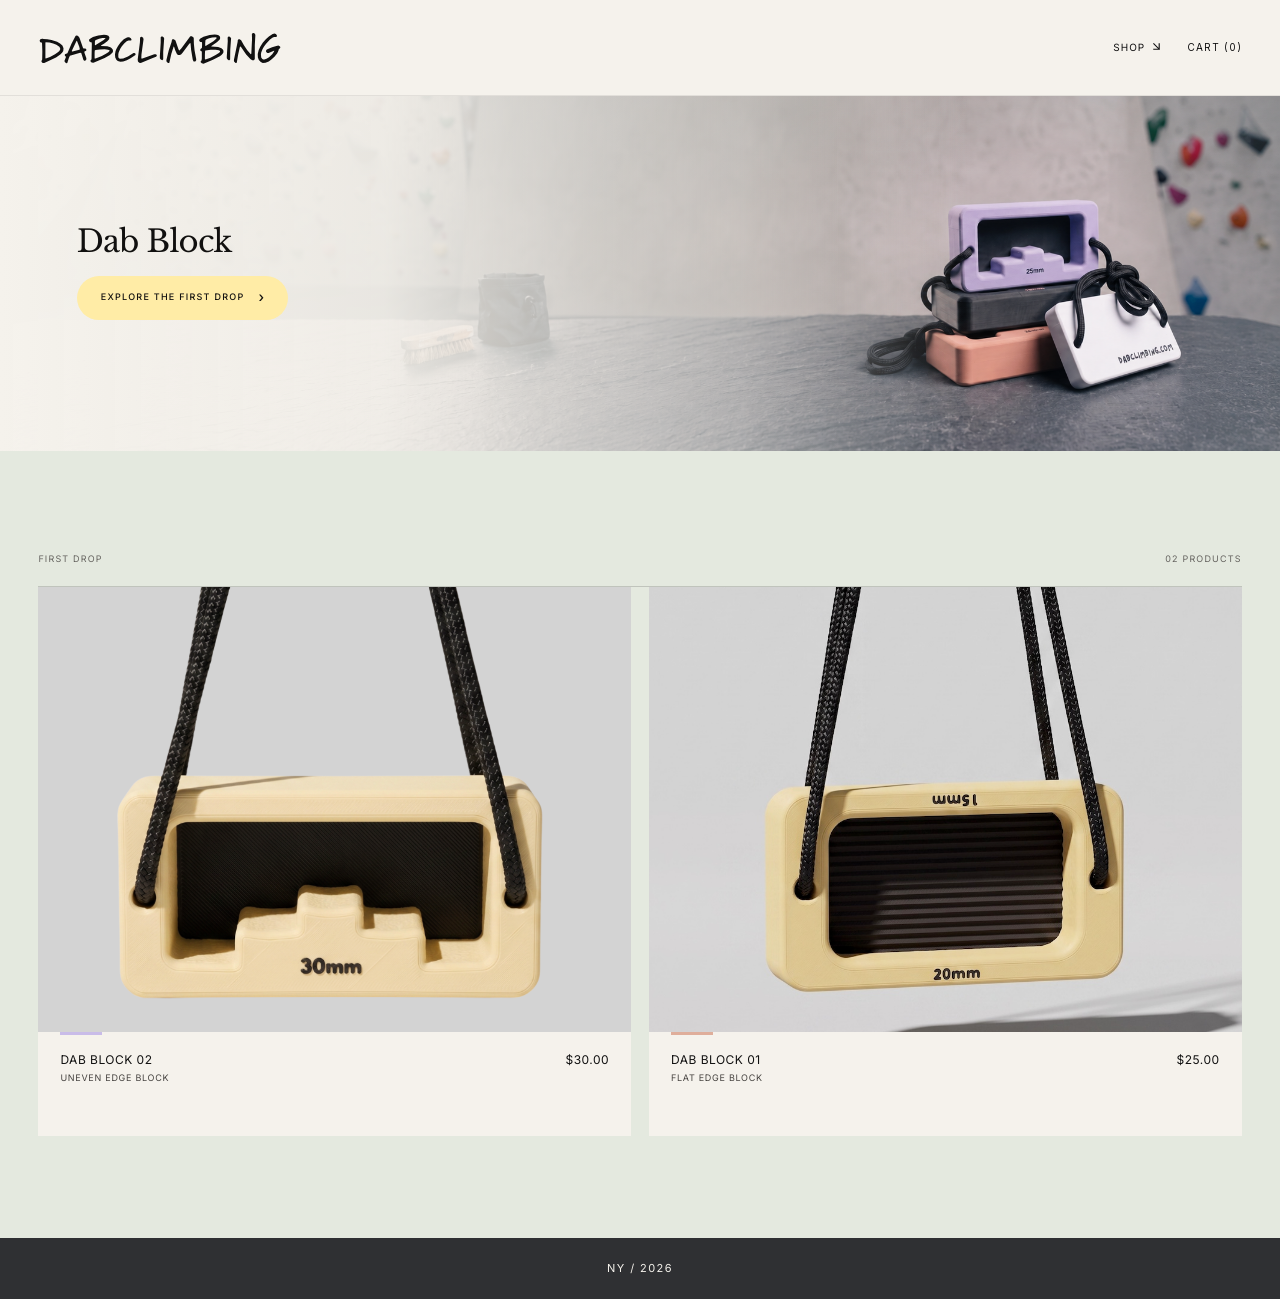
==== commit fd0a6a1b: "Vectorize header logo and simplify page titles" ====
--- a/index.html
+++ b/index.html
@@ -5,14 +5,14 @@
   <meta name="viewport" content="width=device-width, initial-scale=1" />
   <meta name="theme-color" content="#f5f2ec" />
   <meta name="description" content="DAB makes considered climbing tools for warm-ups, training days, and the moments between attempts." />
-  <title>DAB — Climbing, distilled.</title>
+  <title>DAB</title>
   <link rel="stylesheet" href="/assets/css/styles.css?v=20260905-5" />
 </head>
 <body class="store-page home-page">
   <main class="store-shell">
     <header class="header home-header">
       <a class="brand" href="/" aria-label="DAB home">
-        <img class="brand-wordmark" src="/assets/images/dabclimbing-header.svg?v=20260905-3" alt="" width="288" height="60" />
+        <img class="brand-wordmark" src="/assets/images/dabclimbing-header.svg?v=20260905-4" alt="" width="288" height="60" />
       </a>
       <nav class="home-nav" aria-label="Main navigation">
         <a href="#products">Shop <svg class="nav-arrow nav-arrow--down" aria-hidden="true" viewBox="0 0 10 10"><path d="M2 2h6v6M8 2 2 8" /></svg></a>
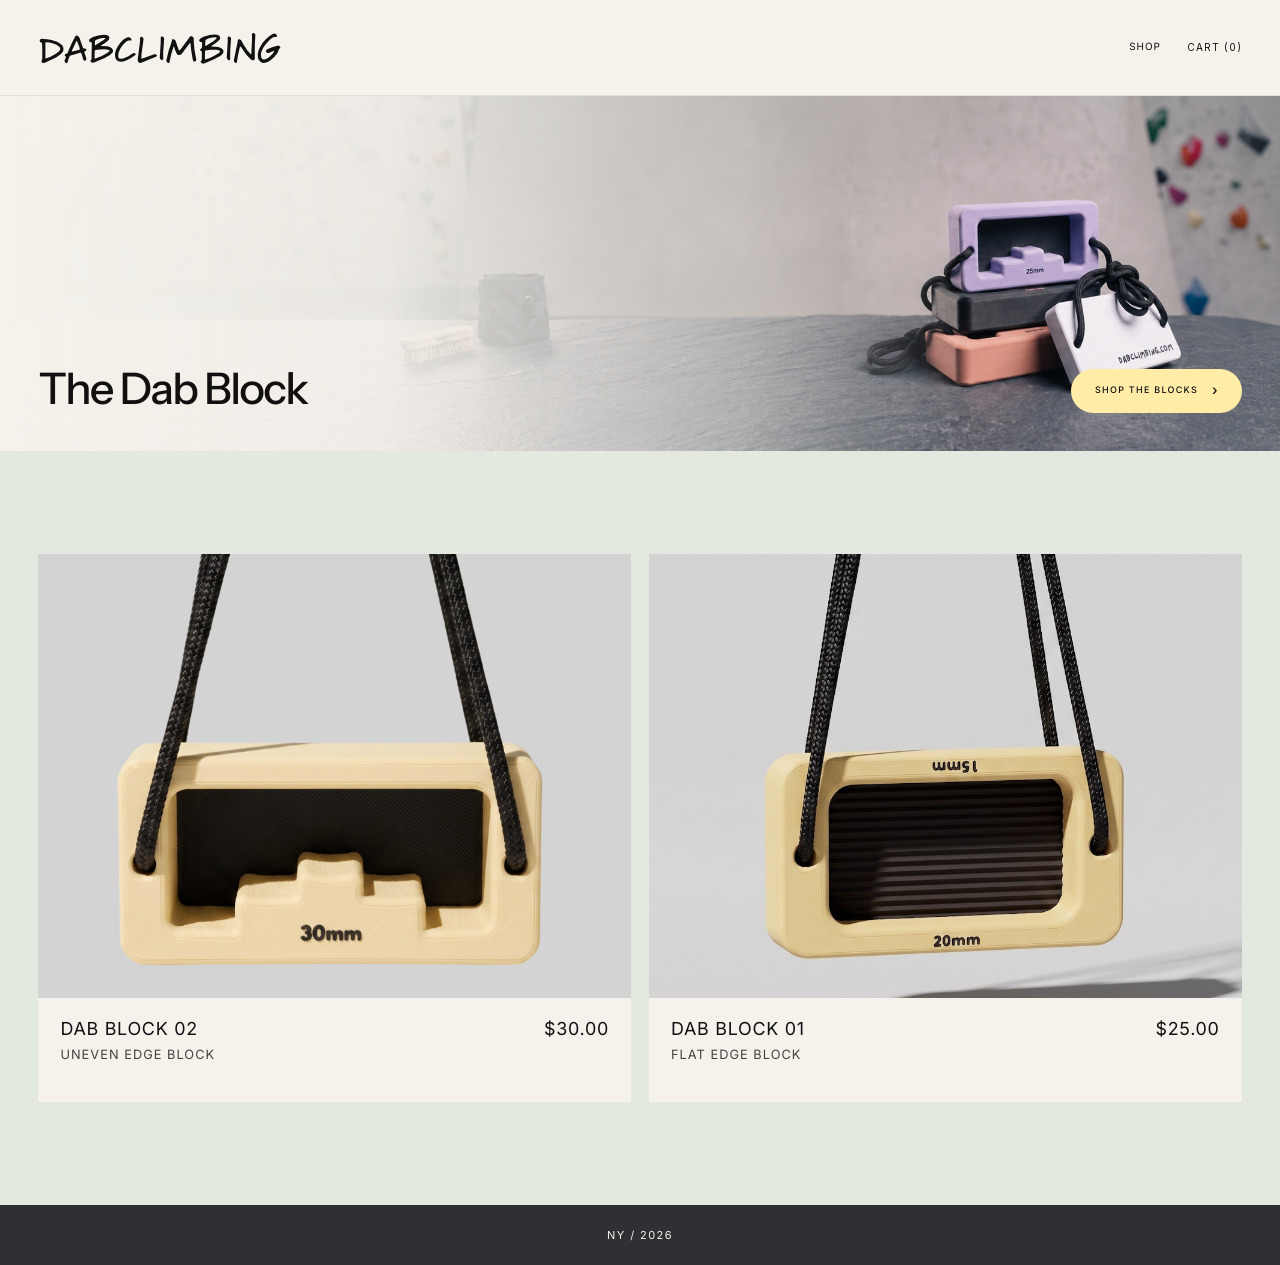
==== commit 43440efc: "Refine product configuration, FAQ, and storefront styling" ====
--- a/index.html
+++ b/index.html
@@ -6,7 +6,7 @@
   <meta name="theme-color" content="#f5f2ec" />
   <meta name="description" content="DAB makes considered climbing tools for warm-ups, training days, and the moments between attempts." />
   <title>DAB</title>
-  <link rel="stylesheet" href="/assets/css/styles.css?v=20260905-5" />
+  <link rel="stylesheet" href="/assets/css/styles.css?v=20260905-10" />
 </head>
 <body class="store-page home-page">
   <main class="store-shell">
@@ -15,7 +15,7 @@
         <img class="brand-wordmark" src="/assets/images/dabclimbing-header.svg?v=20260905-4" alt="" width="288" height="60" />
       </a>
       <nav class="home-nav" aria-label="Main navigation">
-        <a href="#products">Shop <svg class="nav-arrow nav-arrow--down" aria-hidden="true" viewBox="0 0 10 10"><path d="M2 2h6v6M8 2 2 8" /></svg></a>
+        <a href="#products">Shop</a>
         <button class="cart-trigger" id="cart-trigger" type="button" aria-haspopup="dialog" aria-controls="cart-dialog">
           Cart <span aria-hidden="true">(0)</span><span class="sr-only">, 0 items</span>
         </button>
@@ -27,16 +27,12 @@
       <div class="home-hero-shade" aria-hidden="true"></div>
 
       <div class="home-hero-copy">
-        <h1 id="home-hero-title">Dab Block</h1>
-        <a href="#products">Explore the first drop <span aria-hidden="true">›</span></a>
+        <h1 id="home-hero-title">The Dab Block</h1>
+        <a href="/buy/">Shop the blocks <span aria-hidden="true">›</span></a>
       </div>
     </section>
 
     <section class="product-index" id="products" aria-label="First drop products">
-      <header class="product-index-header">
-        <p>First drop</p>
-        <span>02 products</span>
-      </header>
       <div class="product-list">
         <article class="product-card">
           <a class="product-card-image product-card-image--block-02" href="/buy/block-02/" aria-label="View DAB BLOCK 02">
--- a/assets/css/styles.css
+++ b/assets/css/styles.css
@@ -394,11 +394,14 @@
     .home-hero-copy {
       position: absolute;
       z-index: 1;
-      top: 50%;
-      left: clamp(48px, 6vw, 96px);
-      width: min(320px, calc(100% - clamp(96px, 12vw, 192px)));
+      bottom: clamp(24px, 3vw, 48px);
+      left: var(--pad);
+      right: var(--pad);
+      display: flex;
+      align-items: flex-end;
+      justify-content: space-between;
+      gap: 16px;
       color: #11100f;
-      transform: translateY(-50%);
     }
 
     .home-hero-copy p,
@@ -412,6 +415,7 @@
 
     .home-hero-copy a {
       display: inline-flex;
+      flex-shrink: 0;
       align-items: center;
       justify-content: center;
       gap: 14px;
@@ -441,12 +445,12 @@
     }
 
     .home-hero-copy h1 {
-      margin: 0 0 16px;
-      font-family: "Libre Baskerville", Baskerville, Georgia, serif;
-      font-size: clamp(26px, 2.4vw, 36px);
-      font-weight: 400;
+      margin: 0;
+      font-family: "Instrument Sans", "Inter", Arial, sans-serif;
+      font-size: clamp(32px, 3.4vw, 52px);
+      font-weight: 500;
       line-height: 1.1;
-      letter-spacing: -.025em;
+      letter-spacing: -.04em;
       text-transform: none;
     }
 
@@ -529,20 +533,6 @@
       background: var(--warm-white);
     }
 
-    .product-card-meta::before {
-      content: "";
-      position: absolute;
-      top: 0;
-      left: 22px;
-      width: 42px;
-      height: 3px;
-      background: var(--lavender);
-    }
-
-    .product-card:nth-child(2) .product-card-meta::before {
-      background: var(--clay);
-    }
-
     .product-card + .product-card .product-card-meta {
       padding-left: 22px;
     }
@@ -550,7 +540,7 @@
     .product-card-meta h3,
     .product-card-meta > span {
       margin: 0;
-      font-size: 12px;
+      font-size: clamp(16px, 1.4vw, 20px);
       font-weight: 400;
       line-height: 1.35;
       letter-spacing: .04em;
@@ -558,6 +548,7 @@
 
     .product-card-meta p {
       margin-top: 5px;
+      font-size: clamp(12px, 1vw, 14px);
       color: #45423f;
       letter-spacing: .08em;
     }
@@ -609,13 +600,26 @@
       }
 
       .home-hero-copy {
-        top: 48%;
-        left: 28px;
-        width: calc(100% - 56px);
+        bottom: 20px;
+        left: var(--pad);
+        right: var(--pad);
+        gap: 12px;
       }
 
       .home-hero-copy h1 {
-        font-size: 22px;
+        margin-bottom: 0;
+        font-size: clamp(22px, 4.5vw, 30px);
+      }
+
+      .home-hero-copy a {
+        gap: 10px;
+        min-height: 36px;
+        padding: 9px 16px;
+        font-size: 8px;
+      }
+
+      .home-hero-copy a span {
+        font-size: 12px;
       }
 
       .product-index-header {
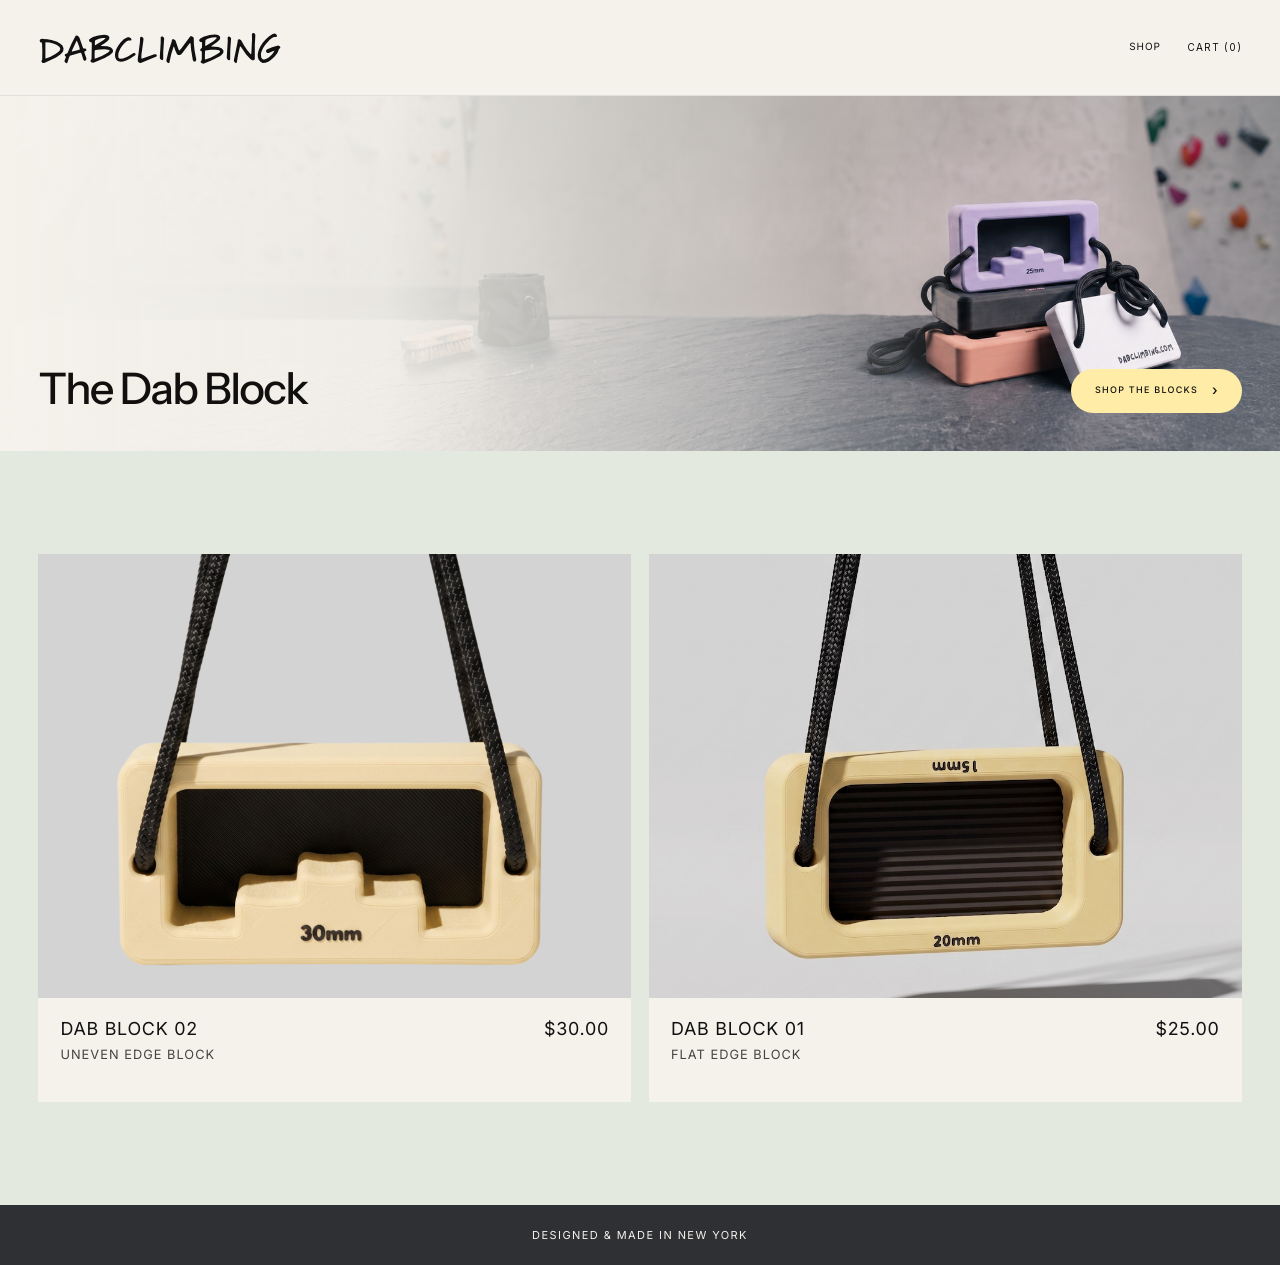
==== commit ae43dae7: "Refine mobile product selectors and 3D preview" ====
--- a/index.html
+++ b/index.html
@@ -221,7 +221,7 @@
 
     <footer class="footer">
       <div class="footer-meta">
-        <span class="footer-edition">NY / 2026</span>
+        <span class="footer-edition">Designed &amp; Made in New York</span>
       </div>
     </footer>
   </main>
